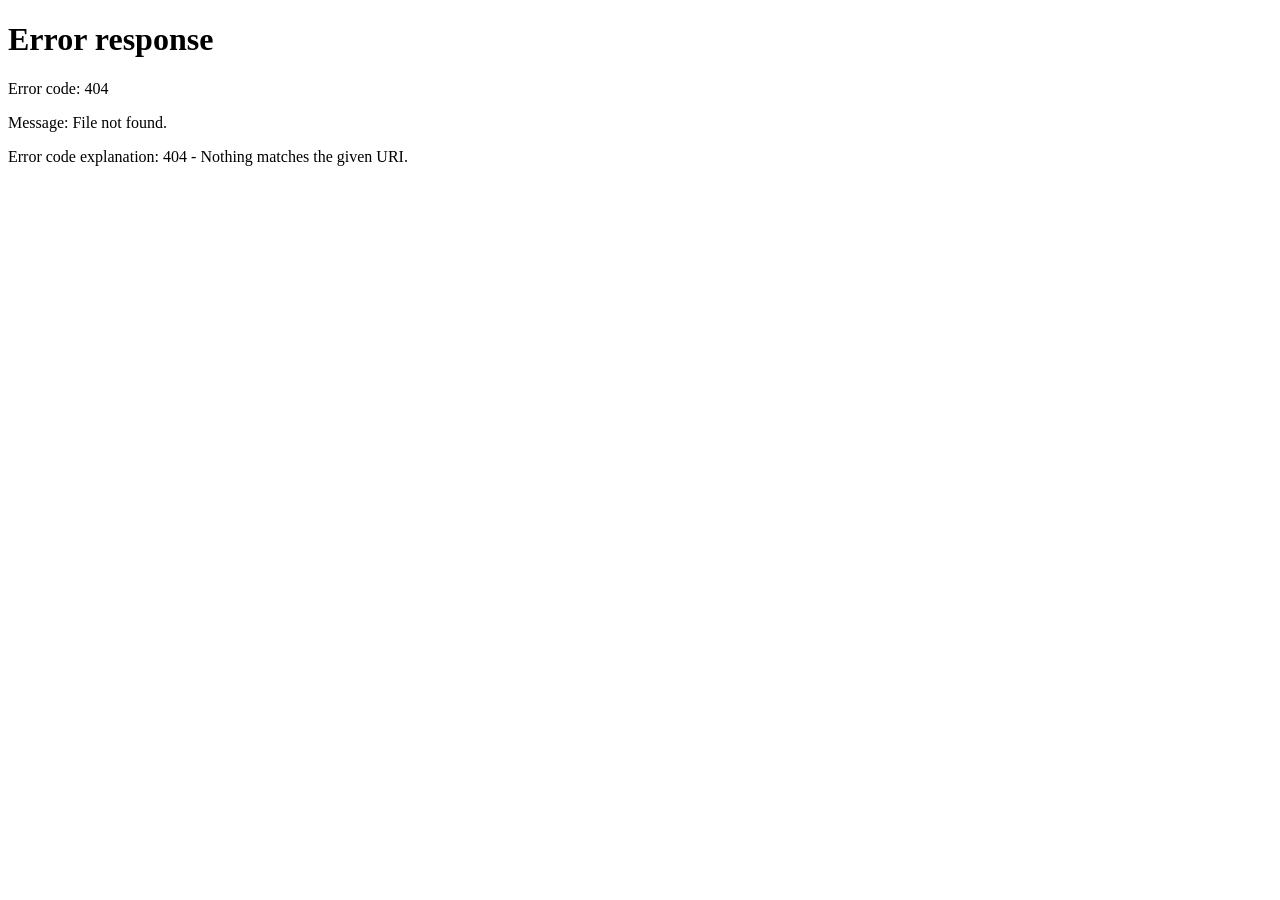
==== index.html @ 915a3d2f "Update index.html" ====
<!DOCTYPE html>
<html lang="de">
<<style>
  html.auth-pending body {
    visibility: hidden;
  }
</style>

<script>
  document.documentElement.classList.add('auth-pending');

  (function () {
    if (localStorage.getItem('ieg_logged_in') !== 'yes') {
      window.location.replace('login-2.html');
      return;
    }
    document.documentElement.classList.remove('auth-pending');
  })();
</script>>
<meta charset="UTF-8">
<meta name="viewport" content="width=device-width, initial-scale=1.0">
<title>IEG Claude Academy — Mastering AI for Investment Banking</title>
<link rel="preconnect" href="https://fonts.googleapis.com">
<link rel="preconnect" href="https://fonts.gstatic.com" crossorigin>
<link href="https://fonts.googleapis.com/css2?family=Fraunces:opsz,wght@9..144,300;9..144,400;9..144,500;9..144,600;9..144,700;9..144,800&family=Inter+Tight:wght@300;400;500;600;700&family=JetBrains+Mono:wght@400;500&display=swap" rel="stylesheet">
<link rel="stylesheet" href="styles.css">
</head>
<body>

<!-- ============ NAVIGATION ============ -->
<nav class="navbar">
  <div class="nav-inner">
    <a href="#home" class="nav-logo">
      <img src="assets/ieg-logo.png" alt="IEG Investment Banking Group" class="nav-logo-img">
      <span class="logo-divider"></span>
      <div class="logo-text">
        <span class="logo-primary">Claude Academy</span>
        <span class="logo-secondary">Internal Training</span>
      </div>
    </a>
    <div class="nav-links">
      <a href="#home" class="nav-link active" data-nav="home">Übersicht</a>
      <a href="#curriculum" class="nav-link" data-nav="curriculum">Curriculum</a>
      <a href="#team" class="nav-link" data-nav="team">Team</a>
      <a href="#certificate" class="nav-link" data-nav="certificate">Zertifikat</a>
    </div>
    <div class="nav-right">
      <div class="nav-progress">
        <span class="progress-label">Fortschritt</span>
        <span class="progress-value" id="navProgress">0/6</span>
      </div>
      <div class="nav-user" id="navUser">
        <span class="nav-user-name" id="userDisplayName"></span>
        <button class="nav-logout" onclick="logout()" title="Abmelden">
          <svg viewBox="0 0 24 24" width="16" height="16" fill="none" stroke="currentColor" stroke-width="2"><path d="M9 21H5a2 2 0 0 1-2-2V5a2 2 0 0 1 2-2h4M16 17l5-5-5-5M21 12H9"/></svg>
        </button>
      </div>
    </div>
  </div>
</nav>

<!-- ============ HERO / HOME ============ -->
<section id="home" class="hero">
  <div class="hero-bg">
    <div class="hero-grid"></div>
    <div class="hero-glow"></div>
    <div class="hero-glow-2"></div>
  </div>
  <div class="hero-content">
    <div class="hero-eyebrow">
      <span class="eyebrow-dot"></span>
      <span>Internal Training Programme · Berlin · 2026</span>
    </div>
    <h1 class="hero-title">
      <span class="title-line">Mastering Claude</span>
      <span class="title-line italic">for Investment Banking</span>
    </h1>
    <p class="hero-lede">
      Ein strukturiertes, sechsteiliges Curriculum, das Sie vom Erstkontakt mit Claude
      bis zur autonomen, agentischen Workflow-Architektur führt — entwickelt für die
      Dealteams von <strong>IEG — Investment Banking Group</strong>.
    </p>

    <div class="hero-stats">
      <div class="stat">
        <div class="stat-num">6</div>
        <div class="stat-label">Module</div>
      </div>
      <div class="stat">
        <div class="stat-num">7</div>
        <div class="stat-label">Quizzes</div>
      </div>
      <div class="stat">
        <div class="stat-num">~3h</div>
        <div class="stat-label">Lernzeit</div>
      </div>
      <div class="stat">
        <div class="stat-num">1</div>
        <div class="stat-label">Zertifikat</div>
      </div>
    </div>

    <div class="hero-actions">
      <button class="btn btn-primary" onclick="document.getElementById('curriculum').scrollIntoView({behavior:'smooth'})">
        Curriculum starten
        <svg viewBox="0 0 24 24" width="16" height="16" fill="none" stroke="currentColor" stroke-width="2"><path d="M5 12h14M13 5l7 7-7 7"/></svg>
      </button>
      <button class="btn btn-ghost" onclick="document.getElementById('team').scrollIntoView({behavior:'smooth'})">
        Über das IEG Team
      </button>
    </div>

    <div class="hero-quote">
      <div class="quote-mark">"</div>
      <p>Der Weg zur Claude-Beherrschung beginnt mit einer einzigen, bewussten Automatisierung.
      Heute personalisierte Personas, morgen agentische Workflows — so navigieren wir die
      globalen Kapitalmärkte mit unvergleichlicher Geschwindigkeit.</p>
      <div class="quote-attribution">— The Claude Mastery Curriculum, IEG Internal</div>
    </div>
  </div>
</section>

<!-- ============ CURRICULUM ============ -->
<section id="curriculum" class="curriculum">
  <div class="section-header">
    <div class="section-eyebrow">/ Curriculum</div>
    <h2 class="section-title">Sechs Module. Ein Pfad. Vom Analyst bis zum Power-User.</h2>
    <p class="section-lede">
      Jedes Modul schließt mit einem Quiz ab. Nur nach Bestehen (mind. 70 %) wird das
      nächste Modul freigeschaltet. Nach Abschluss aller sechs Module folgt das
      <strong>Final Examination</strong> — und Ihr persönliches IEG Claude Certificate.
    </p>
    <div class="preview-hint">
      <span class="preview-hint-icon">👁</span>
      <span class="preview-hint-text">
        <strong>Admin / Review-Modus:</strong> Möchten Sie alle Module direkt einsehen, ohne Quizzes zu absolvieren?
      </span>
      <button id="previewToggle" class="preview-toggle" onclick="togglePreviewMode()">Vorschau-Modus</button>
    </div>
  </div>

  <div class="progress-track">
    <div class="progress-bar"><div class="progress-fill" id="progressFill"></div></div>
    <div class="progress-meta">
      <span id="progressText">0 von 6 Modulen abgeschlossen</span>
      <span id="progressPercent">0%</span>
    </div>
  </div>

  <div class="modules-grid" id="modulesGrid">
    <!-- Module Cards inserted by JS -->
  </div>
</section>

<!-- ============ TEAM ============ -->
<section id="team" class="team-section">
  <div class="section-header">
    <div class="section-eyebrow">/ Who we are</div>
    <h2 class="section-title">Die Menschen hinter IEG</h2>
    <p class="section-lede">
      Eine kurze Einführung in das Team — besonders nützlich für neue Praktikanten und
      Analysten. Über 50 Köpfe, sieben Standorte, ein Family Spirit.
    </p>
  </div>

  <div class="team-grid">
    <article class="team-card team-card-feature">
      <div class="team-role">Group CEO &amp; Managing Director · Berlin</div>
      <h3 class="team-name">Stefan Heilmann</h3>
      <p class="team-bio">
        Mitbegründer und Global CEO der IEG Investment Banking Group. Über 30 Jahre
        Erfahrung als Tech Investment Banker, Entrepreneur und Investor. Leidenschaft
        für digitale Gesundheit, Blockchain-Protokolle und Robotik (IoT).
      </p>
      <div class="team-tags"><span>Group CEO</span><span>Founder</span><span>Tech M&amp;A</span></div>
    </article>

    <article class="team-card">
      <div class="team-role">Managing Director · Berlin</div>
      <h3 class="team-name">Mirko Heide</h3>
      <p class="team-bio">
        Managing Partner mit über 15 Jahren Erfahrung. Global Head des SmartCity-Teams —
        treibt Innovationen in CleanTech, eMobility, Energy Transition und Software.
      </p>
      <div class="team-tags"><span>SmartCity</span><span>CleanTech</span></div>
    </article>

    <article class="team-card">
      <div class="team-role">Executive Director · Berlin</div>
      <h3 class="team-name">Jan Wyrowinski</h3>
      <p class="team-bio">
        Investment Banking als unermüdliches Streben nach finanzieller Exzellenz —
        Schwerpunkt auf Deep Tech (insb. Robotik) und Cybersecurity.
      </p>
      <div class="team-tags"><span>Deep Tech</span><span>Cybersecurity</span></div>
    </article>

    <article class="team-card">
      <div class="team-role">Vice President · Berlin</div>
      <h3 class="team-name">Felix Specht</h3>
      <p class="team-bio">
        M&amp;A als perfekte Mischung aus Strategie, Menschen und Wandel.
        Fokussiert auf HealthTech und CleanTech.
      </p>
      <div class="team-tags"><span>HealthTech</span><span>CleanTech</span></div>
    </article>

    <article class="team-card">
      <div class="team-role">Managing Director · India</div>
      <h3 class="team-name">Mihir Kapoor</h3>
      <p class="team-bio">
        20+ Jahre Investment Banking. Managing Partner für Südostasien.
        Spezialist für TMT und cross-border M&amp;A mit asiatischen Unicorns.
      </p>
      <div class="team-tags"><span>TMT</span><span>SEA</span></div>
    </article>

    <article class="team-card">
      <div class="team-role">Managing Director · Abu Dhabi</div>
      <h3 class="team-name">Ala Qumsieh</h3>
      <p class="team-bio">
        Managing Partner Middle East. Über 20 Jahre Erfahrung in der Begleitung
        wachstumsstarker Tech- und Startup-Unternehmen durch komplexe Transaktionen.
      </p>
      <div class="team-tags"><span>Middle East</span><span>High-Growth</span></div>
    </article>

    <article class="team-card">
      <div class="team-role">Managing Director · Oslo</div>
      <h3 class="team-name">Fredrik Gørrissen</h3>
      <p class="team-bio">
        Tech Investment Banker mit Stationen in Oslo, London, Paris und New York.
        Ehemals BCG, Microsoft Executive — mit Leidenschaft für Software.
      </p>
      <div class="team-tags"><span>Tech</span><span>Software</span></div>
    </article>

    <article class="team-card">
      <div class="team-role">Managing Director · New York</div>
      <h3 class="team-name">Mack Rossoff</h3>
      <p class="team-bio">
        Harvard MBA. Ehemals JP Morgan, Banc of America, Dillon Read.
        Associated Partner bei IEG seit 2015.
      </p>
      <div class="team-tags"><span>NYC</span><span>Media &amp; Entertainment</span></div>
    </article>

    <article class="team-card">
      <div class="team-role">Head of Office &amp; HR · Berlin</div>
      <h3 class="team-name">Vanessa Schwemme</h3>
      <p class="team-bio">
        Bringt Menschen und Prozesse zusammen. Erste Anlaufstelle für neue Teammitglieder
        in Sachen Onboarding und Office.
      </p>
      <div class="team-tags"><span>HR</span><span>Onboarding</span></div>
    </article>

    <article class="team-card">
      <div class="team-role">Executive Assistant · Berlin</div>
      <h3 class="team-name">Lena Krassowsky</h3>
      <p class="team-bio">
        Strukturiert, kommunikativ, zuverlässig — Lena koordiniert das Tagesgeschäft
        und ist die richtige Adresse für organisatorische Fragen.
      </p>
      <div class="team-tags"><span>Organization</span><span>Communication</span></div>
    </article>

    <article class="team-card">
      <div class="team-role">Senior Financial Analyst · Berlin</div>
      <h3 class="team-name">Moritz Dubber</h3>
      <p class="team-bio">
        Schwerpunkt auf HealthTech und FinTech. Schätzt das Navigieren komplexer
        finanzieller Transaktionen und kollaboratives Arbeiten.
      </p>
      <div class="team-tags"><span>HealthTech</span><span>FinTech</span></div>
    </article>
  </div>

  <div class="team-locations">
    <div class="location-eyebrow">Standorte</div>
    <div class="location-list">
      <span>Berlin (HQ)</span><span>·</span>
      <span>Oslo</span><span>·</span>
      <span>New York</span><span>·</span>
      <span>Abu Dhabi</span><span>·</span>
      <span>Tunis</span><span>·</span>
      <span>India</span><span>·</span>
      <span>Zurich</span>
    </div>
  </div>
</section>

<!-- ============ CERTIFICATE PREVIEW ============ -->
<section id="certificate" class="cert-section">
  <div class="cert-locked-state" id="certLockedState">
    <div class="cert-icon-lock">
      <svg viewBox="0 0 24 24" width="32" height="32" fill="none" stroke="currentColor" stroke-width="1.5">
        <rect x="4" y="11" width="16" height="10" rx="1"/>
        <path d="M8 11V7a4 4 0 1 1 8 0v4"/>
      </svg>
    </div>
    <div class="section-eyebrow">/ Certificate</div>
    <h2 class="section-title">Ihr IEG Claude Certificate</h2>
    <p class="section-lede">
      Schließen Sie alle sechs Module und das Final Examination ab, um Ihr persönliches,
      auf Ihren Namen ausgestelltes Zertifikat zu erhalten.
    </p>
    <div class="cert-status" id="certStatus">Status: noch nicht freigeschaltet</div>
  </div>

  <div class="cert-unlocked-state" id="certUnlockedState" style="display:none;">
    <!-- Certificate inserted by JS once unlocked -->
  </div>
</section>

<!-- ============ MODAL: MODULE CONTENT ============ -->
<div class="modal-overlay" id="moduleModal" style="display:none;">
  <div class="modal-content" id="moduleModalContent">
    <button class="modal-close" onclick="closeModule()">
      <svg viewBox="0 0 24 24" width="20" height="20" fill="none" stroke="currentColor" stroke-width="2"><path d="M18 6 6 18M6 6l12 12"/></svg>
    </button>
    <div id="moduleModalBody"></div>
  </div>
</div>

<!-- ============ MODAL: QUIZ ============ -->
<div class="modal-overlay" id="quizModal" style="display:none;">
  <div class="modal-content modal-quiz" id="quizModalContent">
    <button class="modal-close" onclick="closeQuiz()">
      <svg viewBox="0 0 24 24" width="20" height="20" fill="none" stroke="currentColor" stroke-width="2"><path d="M18 6 6 18M6 6l12 12"/></svg>
    </button>
    <div id="quizModalBody"></div>
  </div>
</div>

<!-- ============ MODAL: NAME INPUT ============ -->
<div class="modal-overlay" id="nameModal" style="display:none;">
  <div class="modal-content modal-name">
    <h3>Wer schreibt das Final Examination?</h3>
    <p>Bitte geben Sie Ihren vollständigen Namen ein. Dieser erscheint auf Ihrem Zertifikat.</p>
    <input type="text" id="userNameInput" placeholder="z. B. Max Mustermann" />
    <button class="btn btn-primary" onclick="submitName()">Zum Final Examination</button>
  </div>
</div>

<!-- ============ FOOTER ============ -->
<footer class="footer">
  <div class="footer-inner">
    <div class="footer-col">
      <img src="assets/ieg-logo.png" alt="IEG" class="footer-logo-img">
      <p class="footer-desc">
        Investment Banking for Leading Innovators.<br>
        IEG Technology GmbH · Bundesallee 205 · 10717 Berlin
      </p>
    </div>
    <div class="footer-col">
      <div class="footer-heading">Academy</div>
      <a href="#curriculum">Curriculum</a>
      <a href="#team">Team</a>
      <a href="#certificate">Zertifikat</a>
    </div>
    <div class="footer-col">
      <div class="footer-heading">Internal</div>
      <a href="https://ieg-banking.com" target="_blank" rel="noopener">ieg-banking.com</a>
      <a href="https://ieg-banking.com/about-us" target="_blank" rel="noopener">Über uns</a>
      <a href="#" onclick="resetProgress();return false;">Fortschritt zurücksetzen</a>
    </div>
    <div class="footer-col">
      <div class="footer-heading">Kontakt</div>
      <p>IEG Investment Banking Group<br>
      <a href="mailto:info@ieg-banking.com">info@ieg-banking.com</a></p>
    </div>
  </div>
  <div class="footer-bottom">
    © 2026 IEG Investment Banking Group · Internal Training Material · v1.0
  </div>
</footer>

<script src="content.js"></script>
<script src="app.js"></script>
</body>
</html>
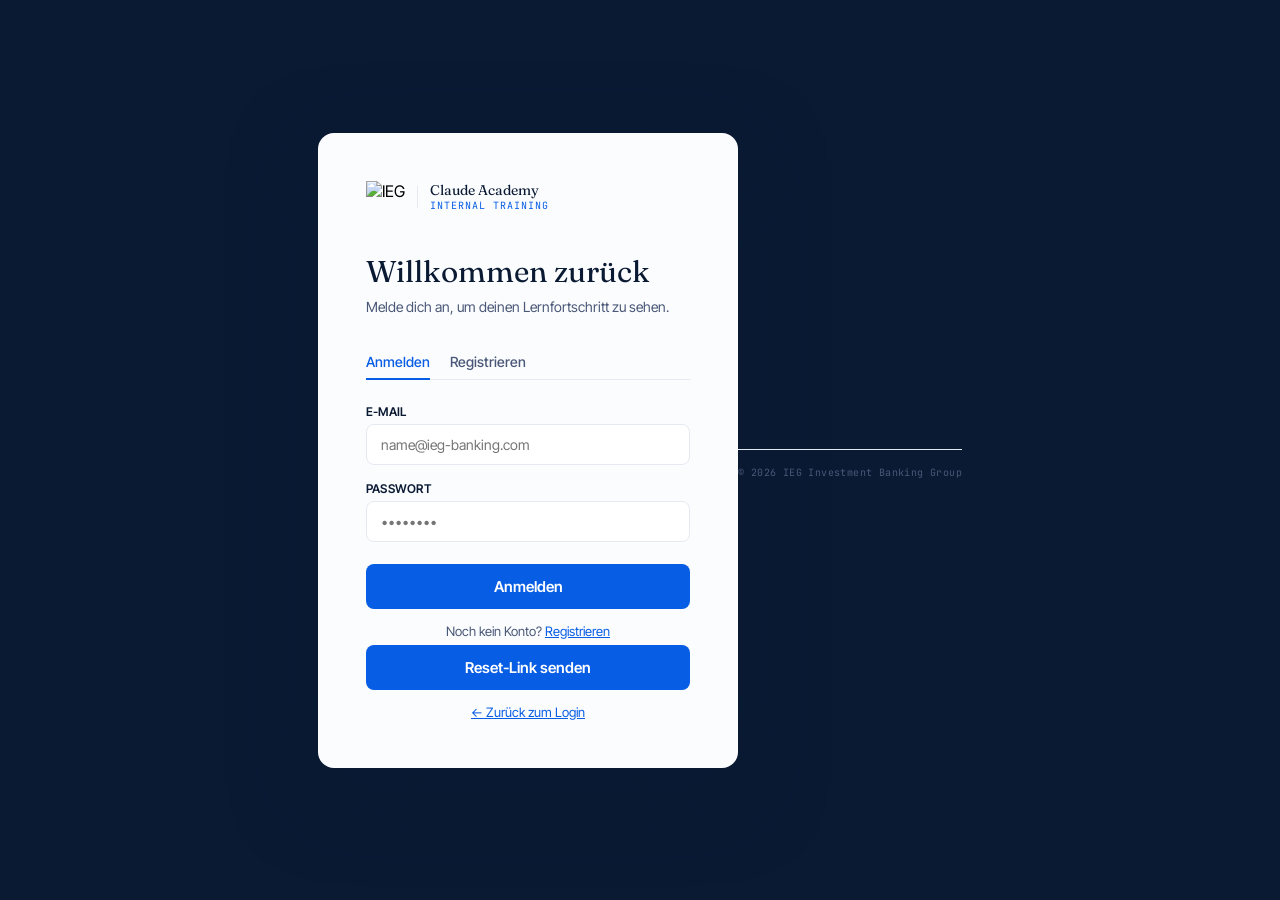
==== commit f6e5ffad: "Rename index (1).html to index.html" ====
--- a/index.html
+++ b/index.html
@@ -1,28 +1,18 @@
 <!DOCTYPE html>
 <html lang="de">
-<<style>
-  html.auth-pending body {
-    visibility: hidden;
+<head>
+<script>
+  // Login-Check SOFORT — bevor die Seite gerendert wird
+  if (localStorage.getItem('ieg_logged_in') !== 'yes') {
+    window.location.replace('login.html');
   }
-</style>
-
-<script>
-  document.documentElement.classList.add('auth-pending');
-
-  (function () {
-    if (localStorage.getItem('ieg_logged_in') !== 'yes') {
-      window.location.replace('login-2.html');
-      return;
-    }
-    document.documentElement.classList.remove('auth-pending');
-  })();
-</script>>
+</script>
 <meta charset="UTF-8">
 <meta name="viewport" content="width=device-width, initial-scale=1.0">
-<title>IEG Claude Academy — Mastering AI for Investment Banking</title>
+<title>IEG Claude Academy — Claude im Investment Banking Praxisnah einsetzen</title>
 <link rel="preconnect" href="https://fonts.googleapis.com">
 <link rel="preconnect" href="https://fonts.gstatic.com" crossorigin>
-<link href="https://fonts.googleapis.com/css2?family=Fraunces:opsz,wght@9..144,300;9..144,400;9..144,500;9..144,600;9..144,700;9..144,800&family=Inter+Tight:wght@300;400;500;600;700&family=JetBrains+Mono:wght@400;500&display=swap" rel="stylesheet">
+<link href="family=Source+Serif+4:wght@400;500;600;700&family=Inter:wght@400;500;600;700&family=JetBrains+Mono:wght@400;500&display=swap">
 <link rel="stylesheet" href="styles.css">
 </head>
 <body>
@@ -69,34 +59,33 @@
   <div class="hero-content">
     <div class="hero-eyebrow">
       <span class="eyebrow-dot"></span>
-      <span>Internal Training Programme · Berlin · 2026</span>
+      <span>Internal Training Programme · Analyst & Intern Onboarding · 2026</span>
     </div>
     <h1 class="hero-title">
       <span class="title-line">Mastering Claude</span>
       <span class="title-line italic">for Investment Banking</span>
     </h1>
     <p class="hero-lede">
-      Ein strukturiertes, sechsteiliges Curriculum, das Sie vom Erstkontakt mit Claude
-      bis zur autonomen, agentischen Workflow-Architektur führt — entwickelt für die
-      Dealteams von <strong>IEG — Investment Banking Group</strong>.
+      Ein siebenteiliger Einführungskurs für den strukturierten Einsatz von Claude im Investment-Banking-Alltag. 
+      Der Kurs richtet sich an neue Mitarbeitende und Interns und vermittelt Grundlagen, Anwendungsfälle und praktische Workflows für typische Aufgaben im Team.
     </p>
 
     <div class="hero-stats">
       <div class="stat">
-        <div class="stat-num">6</div>
+        <div class="stat-num">7</div>
         <div class="stat-label">Module</div>
       </div>
       <div class="stat">
-        <div class="stat-num">7</div>
+        <div class="stat-num">8</div>
         <div class="stat-label">Quizzes</div>
       </div>
       <div class="stat">
-        <div class="stat-num">~3h</div>
+        <div class="stat-num">Ca.5 Stunden</div>
         <div class="stat-label">Lernzeit</div>
       </div>
       <div class="stat">
-        <div class="stat-num">1</div>
-        <div class="stat-label">Zertifikat</div>
+            <div class="stat-num">1</div>
+        <div class="stat-label">Teilnahmezertifikat</div>
       </div>
     </div>
 
@@ -112,10 +101,9 @@
 
     <div class="hero-quote">
       <div class="quote-mark">"</div>
-      <p>Der Weg zur Claude-Beherrschung beginnt mit einer einzigen, bewussten Automatisierung.
-      Heute personalisierte Personas, morgen agentische Workflows — so navigieren wir die
-      globalen Kapitalmärkte mit unvergleichlicher Geschwindigkeit.</p>
-      <div class="quote-attribution">— The Claude Mastery Curriculum, IEG Internal</div>
+      <p>Der Kurs vermittelt eine strukturierte Einführung in Claude für den Einsatz im Finance- und M&A-Umfeld. 
+        Im Fokus stehen ein sicherer Umgang mit den wichtigsten Funktionen, ein realistisches Verständnis der Einsatzgrenzen und der praktische Nutzen im Arbeitsalltag.</p>
+      <div class="quote-attribution">— IEG Internal Training</div>
     </div>
   </div>
 </section>
@@ -124,18 +112,17 @@
 <section id="curriculum" class="curriculum">
   <div class="section-header">
     <div class="section-eyebrow">/ Curriculum</div>
-    <h2 class="section-title">Sechs Module. Ein Pfad. Vom Analyst bis zum Power-User.</h2>
+    <h2 class="section-title">Sechs Module für den strukturierten Einstieg.</h2>
     <p class="section-lede">
-      Jedes Modul schließt mit einem Quiz ab. Nur nach Bestehen (mind. 70 %) wird das
-      nächste Modul freigeschaltet. Nach Abschluss aller sechs Module folgt das
-      <strong>Final Examination</strong> — und Ihr persönliches IEG Claude Certificate.
+      Jedes Modul schließt mit einem Quiz ab. Nach erfolgreichem Abschluss wird das nächste Modul freigeschaltet. 
+      Nach allen sechs Modulen folgt eine Abschlussprüfung mit internem Teilnahmezertifikat.
     </p>
     <div class="preview-hint">
       <span class="preview-hint-icon">👁</span>
       <span class="preview-hint-text">
-        <strong>Admin / Review-Modus:</strong> Möchten Sie alle Module direkt einsehen, ohne Quizzes zu absolvieren?
+        <strong>Vorschau-Modus: Alle Module ohne Quiz-Freischaltung anzeigen.
       </span>
-      <button id="previewToggle" class="preview-toggle" onclick="togglePreviewMode()">Vorschau-Modus</button>
+      <button id="previewToggle" class="preview-toggle" onclick="togglePreviewMode()">Vorschau aktivieren</button>
     </div>
   </div>
 
@@ -155,11 +142,11 @@
 <!-- ============ TEAM ============ -->
 <section id="team" class="team-section">
   <div class="section-header">
-    <div class="section-eyebrow">/ Who we are</div>
+    <div class="section-eyebrow">/ Team </div>
     <h2 class="section-title">Die Menschen hinter IEG</h2>
     <p class="section-lede">
-      Eine kurze Einführung in das Team — besonders nützlich für neue Praktikanten und
-      Analysten. Über 50 Köpfe, sieben Standorte, ein Family Spirit.
+      Eine kurze Einführung in das IEG Team und ausgewählte Ansprechpartner. 
+      Besonders hilfreich für neue Praktikantinnen, Praktikanten und Analystinnen bzw. Analysten im Onboarding.
     </p>
   </div>
 
@@ -291,7 +278,7 @@
 </section>
 
 <!-- ============ CERTIFICATE PREVIEW ============ -->
-<section id="certificate" class="cert-section">
+<section id="Zertifikat" class="cert-section">
   <div class="cert-locked-state" id="certLockedState">
     <div class="cert-icon-lock">
       <svg viewBox="0 0 24 24" width="32" height="32" fill="none" stroke="currentColor" stroke-width="1.5">
@@ -299,8 +286,8 @@
         <path d="M8 11V7a4 4 0 1 1 8 0v4"/>
       </svg>
     </div>
-    <div class="section-eyebrow">/ Certificate</div>
-    <h2 class="section-title">Ihr IEG Claude Certificate</h2>
+    <div class="section-eyebrow">/ Zertifikat</div>
+    <h2 class="section-title">Ihr IEG Claude Teilnahmezertifikat</h2>
     <p class="section-lede">
       Schließen Sie alle sechs Module und das Final Examination ab, um Ihr persönliches,
       auf Ihren Namen ausgestelltes Zertifikat zu erhalten.
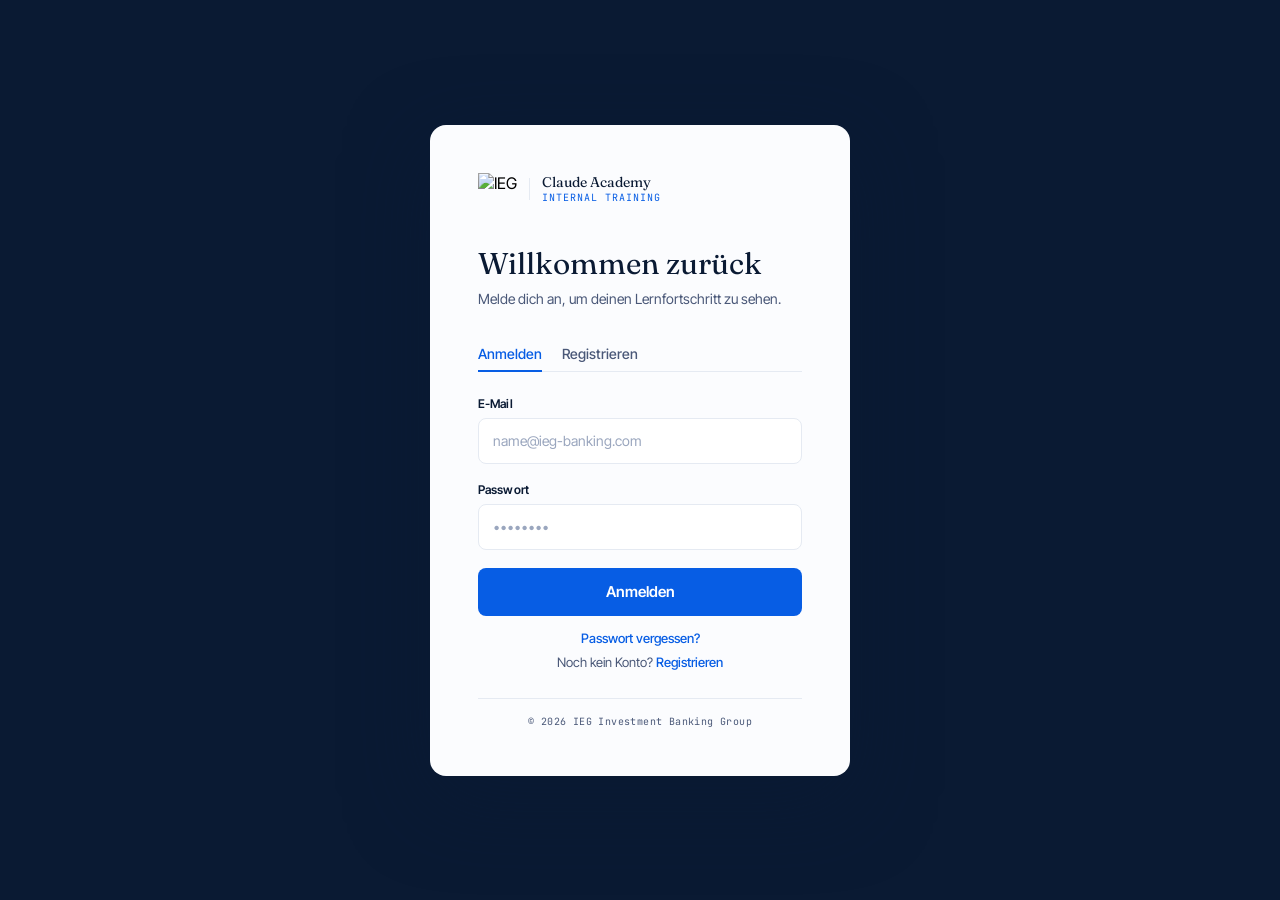
==== commit 9ce3f820: "Add files via upload" ====
--- a/index.html
+++ b/index.html
@@ -12,7 +12,7 @@
 <title>IEG Claude Academy — Claude im Investment Banking Praxisnah einsetzen</title>
 <link rel="preconnect" href="https://fonts.googleapis.com">
 <link rel="preconnect" href="https://fonts.gstatic.com" crossorigin>
-<link href="family=Source+Serif+4:wght@400;500;600;700&family=Inter:wght@400;500;600;700&family=JetBrains+Mono:wght@400;500&display=swap">
+<link href="https://fonts.googleapis.com/css2?family=Source+Serif+4:ital,opsz,wght@0,8..60,400;0,8..60,500;0,8..60,600;0,8..60,700;1,8..60,400;1,8..60,500;1,8..60,600&family=Inter:wght@400;500;600;700&family=JetBrains+Mono:wght@400;500&display=swap" rel="stylesheet">
 <link rel="stylesheet" href="styles.css">
 </head>
 <body>
@@ -37,7 +37,7 @@
     <div class="nav-right">
       <div class="nav-progress">
         <span class="progress-label">Fortschritt</span>
-        <span class="progress-value" id="navProgress">0/6</span>
+        <span class="progress-value" id="navProgress">0/7</span>
       </div>
       <div class="nav-user" id="navUser">
         <span class="nav-user-name" id="userDisplayName"></span>
@@ -51,23 +51,17 @@
 
 <!-- ============ HERO / HOME ============ -->
 <section id="home" class="hero">
-  <div class="hero-bg">
-    <div class="hero-grid"></div>
-    <div class="hero-glow"></div>
-    <div class="hero-glow-2"></div>
-  </div>
   <div class="hero-content">
     <div class="hero-eyebrow">
-      <span class="eyebrow-dot"></span>
-      <span>Internal Training Programme · Analyst & Intern Onboarding · 2026</span>
+      <span>Internes Trainingsprogramm · Onboarding für Analysts &amp; Interns · 2026</span>
     </div>
     <h1 class="hero-title">
-      <span class="title-line">Mastering Claude</span>
-      <span class="title-line italic">for Investment Banking</span>
+      Claude im Investment Banking
     </h1>
     <p class="hero-lede">
-      Ein siebenteiliger Einführungskurs für den strukturierten Einsatz von Claude im Investment-Banking-Alltag. 
-      Der Kurs richtet sich an neue Mitarbeitende und Interns und vermittelt Grundlagen, Anwendungsfälle und praktische Workflows für typische Aufgaben im Team.
+      Ein siebenteiliger Einführungskurs für den strukturierten Einsatz von Claude im Investment-Banking-Alltag.
+      Der Kurs richtet sich an neue Mitarbeitende und Interns und vermittelt Grundlagen, Anwendungsfälle und
+      praktische Workflows für typische Aufgaben im Team — mit klarem Blick auf Sicherheit und Einsatzgrenzen.
     </p>
 
     <div class="hero-stats">
@@ -77,14 +71,14 @@
       </div>
       <div class="stat">
         <div class="stat-num">8</div>
-        <div class="stat-label">Quizzes</div>
+        <div class="stat-label">Quizze</div>
       </div>
       <div class="stat">
-        <div class="stat-num">Ca.5 Stunden</div>
+        <div class="stat-num">~5<span class="stat-unit">Std.</span></div>
         <div class="stat-label">Lernzeit</div>
       </div>
       <div class="stat">
-            <div class="stat-num">1</div>
+        <div class="stat-num">1</div>
         <div class="stat-label">Teilnahmezertifikat</div>
       </div>
     </div>
@@ -98,13 +92,6 @@
         Über das IEG Team
       </button>
     </div>
-
-    <div class="hero-quote">
-      <div class="quote-mark">"</div>
-      <p>Der Kurs vermittelt eine strukturierte Einführung in Claude für den Einsatz im Finance- und M&A-Umfeld. 
-        Im Fokus stehen ein sicherer Umgang mit den wichtigsten Funktionen, ein realistisches Verständnis der Einsatzgrenzen und der praktische Nutzen im Arbeitsalltag.</p>
-      <div class="quote-attribution">— IEG Internal Training</div>
-    </div>
   </div>
 </section>
 
@@ -112,10 +99,10 @@
 <section id="curriculum" class="curriculum">
   <div class="section-header">
     <div class="section-eyebrow">/ Curriculum</div>
-    <h2 class="section-title">Sechs Module für den strukturierten Einstieg.</h2>
+    <h2 class="section-title">Sieben Module für den strukturierten Einstieg.</h2>
     <p class="section-lede">
-      Jedes Modul schließt mit einem Quiz ab. Nach erfolgreichem Abschluss wird das nächste Modul freigeschaltet. 
-      Nach allen sechs Modulen folgt eine Abschlussprüfung mit internem Teilnahmezertifikat.
+      Jedes Modul schließt mit einem Quiz ab. Nach erfolgreichem Abschluss wird das nächste Modul freigeschaltet.
+      Nach allen sieben Modulen folgt eine Abschlussprüfung mit internem Teilnahmezertifikat.
     </p>
     <div class="preview-hint">
       <span class="preview-hint-icon">👁</span>
@@ -129,7 +116,7 @@
   <div class="progress-track">
     <div class="progress-bar"><div class="progress-fill" id="progressFill"></div></div>
     <div class="progress-meta">
-      <span id="progressText">0 von 6 Modulen abgeschlossen</span>
+      <span id="progressText">0 von 7 Modulen abgeschlossen</span>
       <span id="progressPercent">0%</span>
     </div>
   </div>
@@ -289,7 +276,7 @@
     <div class="section-eyebrow">/ Zertifikat</div>
     <h2 class="section-title">Ihr IEG Claude Teilnahmezertifikat</h2>
     <p class="section-lede">
-      Schließen Sie alle sechs Module und das Final Examination ab, um Ihr persönliches,
+      Schließen Sie alle sieben Module und die Abschlussprüfung ab, um Ihr persönliches,
       auf Ihren Namen ausgestelltes Zertifikat zu erhalten.
     </p>
     <div class="cert-status" id="certStatus">Status: noch nicht freigeschaltet</div>
@@ -323,10 +310,10 @@
 <!-- ============ MODAL: NAME INPUT ============ -->
 <div class="modal-overlay" id="nameModal" style="display:none;">
   <div class="modal-content modal-name">
-    <h3>Wer schreibt das Final Examination?</h3>
+    <h3>Wer schreibt die Abschlussprüfung?</h3>
     <p>Bitte geben Sie Ihren vollständigen Namen ein. Dieser erscheint auf Ihrem Zertifikat.</p>
     <input type="text" id="userNameInput" placeholder="z. B. Max Mustermann" />
-    <button class="btn btn-primary" onclick="submitName()">Zum Final Examination</button>
+    <button class="btn btn-primary" onclick="submitName()">Zur Abschlussprüfung</button>
   </div>
 </div>
 
--- a/styles.css
+++ b/styles.css
@@ -0,0 +1,1441 @@
+/* ============================================
+   IEG Claude Academy — Stylesheet
+   Aesthetic: IEG Brand · Editorial / Refined Investment Banking
+   Palette: IEG Blue, Deep Navy, Bone, White
+   ============================================ */
+
+:root {
+  /* IEG Brand Colors */
+  --ieg-blue: #075DE4;
+  --ieg-blue-bright: #2876F2;
+  --ieg-blue-deep: #0040AE;
+  --ieg-blue-soft: #E8F0FF;
+
+  /* Surfaces */
+  --navy: #0A1A33;
+  --navy-soft: #14264A;
+  --navy-line: #1F3461;
+
+  --bone: #F4F6FB;
+  --bone-soft: #E5EAF2;
+  --paper: #FBFCFE;
+  --white: #FFFFFF;
+
+  /* Accents */
+  --sage: #2E7D5C;
+  --rust: #C24A2C;
+
+  /* Text */
+  --text: #0A1A33;
+  --text-muted: #4A5878;
+  --text-faint: #8B96AC;
+
+--serif: 'Source Serif 4', Georgia, serif;
+--sans: 'Inter', -apple-system, BlinkMacSystemFont, sans-serif;
+--mono: 'JetBrains Mono', 'SF Mono', Consolas, monospace;
+
+  --radius-sm: 4px;
+  --radius: 8px;
+  --radius-lg: 16px;
+
+  --shadow-soft: 0 1px 3px rgba(7,93,228,0.06), 0 4px 12px rgba(10,26,51,0.04);
+  --shadow-lift: 0 4px 24px rgba(7,93,228,0.10), 0 12px 48px rgba(10,26,51,0.06);
+  --shadow-deep: 0 8px 48px rgba(10,26,51,0.18), 0 24px 80px rgba(10,26,51,0.10);
+  --shadow-blue: 0 8px 24px rgba(7,93,228,0.25);
+}
+
+* { box-sizing: border-box; margin: 0; padding: 0; }
+html { scroll-behavior: smooth; }
+
+body {
+  font-family: var(--sans);
+  background: var(--paper);
+  color: var(--text);
+  line-height: 1.5;
+  -webkit-font-smoothing: antialiased;
+  -moz-osx-font-smoothing: grayscale;
+  font-feature-settings: 'kern', 'liga', 'ss01';
+}
+
+a { color: inherit; text-decoration: none; }
+button { font-family: inherit; cursor: pointer; border: none; background: none; }
+
+/* ==================== NAVBAR ==================== */
+.navbar {
+  position: sticky;
+  top: 0;
+  z-index: 100;
+  background: rgba(251,252,254,0.85);
+  backdrop-filter: blur(20px) saturate(180%);
+  -webkit-backdrop-filter: blur(20px) saturate(180%);
+  border-bottom: 1px solid rgba(7,93,228,0.10);
+}
+
+.nav-inner {
+  max-width: 1280px;
+  margin: 0 auto;
+  padding: 16px 32px;
+  display: flex;
+  align-items: center;
+  justify-content: space-between;
+  gap: 32px;
+}
+
+.nav-logo {
+  display: flex;
+  align-items: center;
+  gap: 14px;
+  color: var(--navy);
+}
+
+.nav-logo-img {
+  height: 40px;
+  width: auto;
+  display: block;
+}
+
+.logo-divider {
+  width: 1px;
+  height: 28px;
+  background: var(--bone-soft);
+}
+
+.logo-text { display: flex; flex-direction: column; line-height: 1; gap: 4px; }
+.logo-primary {
+  font-family: var(--serif);
+  font-weight: 500;
+  font-size: 16px;
+  letter-spacing: -0.01em;
+  color: var(--navy);
+}
+.logo-secondary {
+  font-family: var(--mono);
+  font-size: 10px;
+  letter-spacing: 0.14em;
+  text-transform: uppercase;
+  color: var(--ieg-blue);
+  font-weight: 500;
+}
+
+.nav-links { display: flex; gap: 4px; }
+
+.nav-link {
+  padding: 8px 16px;
+  font-size: 14px;
+  font-weight: 500;
+  color: var(--text-muted);
+  border-radius: var(--radius-sm);
+  transition: all 0.2s ease;
+  position: relative;
+}
+.nav-link:hover { color: var(--navy); }
+.nav-link.active { color: var(--ieg-blue); }
+.nav-link.active::after {
+  content: '';
+  position: absolute;
+  left: 16px;
+  right: 16px;
+  bottom: 4px;
+  height: 2px;
+  background: var(--ieg-blue);
+}
+
+.nav-progress {
+  display: flex;
+  align-items: center;
+  gap: 8px;
+  font-size: 12px;
+}
+.progress-label {
+  color: var(--text-muted);
+  letter-spacing: 0.08em;
+  text-transform: uppercase;
+  font-size: 11px;
+}
+.progress-value {
+  font-family: var(--mono);
+  font-weight: 600;
+  color: var(--white);
+  background: var(--ieg-blue);
+  padding: 4px 10px;
+  border-radius: var(--radius-sm);
+}
+
+/* ==================== HERO ==================== */
+.hero {
+  position: relative;
+  padding: 96px 32px 88px;
+  background: var(--navy);
+  color: var(--white);
+}
+
+.hero-content { position: relative; max-width: 1280px; margin: 0 auto; }
+
+.hero-eyebrow {
+  display: inline-flex;
+  align-items: center;
+  font-family: var(--mono);
+  font-size: 11px;
+  letter-spacing: 0.12em;
+  text-transform: uppercase;
+  color: rgba(255,255,255,0.55);
+  margin-bottom: 28px;
+}
+
+.hero-title {
+  font-family: var(--serif);
+  font-weight: 400;
+  font-size: clamp(40px, 6vw, 68px);
+  line-height: 1.05;
+  letter-spacing: -0.025em;
+  margin-bottom: 28px;
+  max-width: 860px;
+}
+
+.hero-lede {
+  font-size: 18px;
+  line-height: 1.65;
+  max-width: 660px;
+  color: rgba(255,255,255,0.72);
+  margin-bottom: 48px;
+  font-weight: 400;
+}
+.hero-lede strong { color: var(--white); font-weight: 500; }
+
+.hero-stats {
+  display: flex;
+  flex-wrap: wrap;
+  align-items: flex-start;
+  gap: 48px;
+  padding: 28px 0;
+  border-top: 1px solid rgba(255,255,255,0.12);
+  border-bottom: 1px solid rgba(255,255,255,0.12);
+  margin-bottom: 40px;
+}
+
+.stat { display: flex; flex-direction: column; }
+
+.stat-num {
+  font-family: var(--serif);
+  font-weight: 400;
+  font-size: 34px;
+  line-height: 1;
+  height: 34px;
+  display: flex;
+  align-items: baseline;
+  color: var(--white);
+  margin-bottom: 10px;
+  font-variant-numeric: tabular-nums lining-nums;
+  font-feature-settings: 'tnum', 'lnum';
+}
+.stat-unit {
+  font-size: 17px;
+  font-weight: 400;
+  margin-left: 4px;
+  color: rgba(255,255,255,0.7);
+}
+.stat-label {
+  font-family: var(--mono);
+  font-size: 10px;
+  letter-spacing: 0.12em;
+  text-transform: uppercase;
+  color: rgba(255,255,255,0.5);
+}
+
+.hero-actions { display: flex; gap: 16px; flex-wrap: wrap; }
+
+.btn {
+  display: inline-flex;
+  align-items: center;
+  gap: 10px;
+  padding: 14px 28px;
+  font-size: 14px;
+  font-weight: 600;
+  border-radius: var(--radius);
+  transition: all 0.25s cubic-bezier(0.4, 0, 0.2, 1);
+  letter-spacing: 0.01em;
+}
+
+.btn-primary {
+  background: var(--ieg-blue);
+  color: var(--white);
+  box-shadow: var(--shadow-blue);
+}
+.btn-primary:hover {
+  background: var(--ieg-blue-bright);
+  transform: translateY(-2px);
+  box-shadow: 0 12px 32px rgba(7,93,228,0.4);
+}
+
+.btn-ghost { color: var(--white); border: 1px solid rgba(255,255,255,0.25); }
+.btn-ghost:hover { border-color: var(--white); background: rgba(255,255,255,0.08); }
+
+/* ==================== SECTION HEADERS ==================== */
+.section-header {
+  max-width: 1280px;
+  margin: 0 auto 56px;
+  padding: 0 32px;
+}
+
+.section-eyebrow {
+  font-family: var(--mono);
+  font-size: 11px;
+  letter-spacing: 0.14em;
+  text-transform: uppercase;
+  color: var(--ieg-blue);
+  margin-bottom: 18px;
+  font-weight: 500;
+}
+
+.section-title {
+  font-family: var(--serif);
+  font-weight: 400;
+  font-size: clamp(30px, 4vw, 44px);
+  line-height: 1.1;
+  letter-spacing: -0.02em;
+  max-width: 800px;
+  margin-bottom: 20px;
+  color: var(--navy);
+}
+
+.section-lede {
+  font-size: 17px;
+  line-height: 1.6;
+  max-width: 640px;
+  color: var(--text-muted);
+  font-weight: 400;
+}
+.section-lede strong { color: var(--navy); font-weight: 600; }
+
+/* ==================== CURRICULUM ==================== */
+.curriculum { padding: 96px 0; background: var(--paper); position: relative; }
+
+.progress-track { max-width: 1280px; margin: 0 auto 48px; padding: 0 32px; }
+
+.progress-bar {
+  height: 4px;
+  background: var(--bone);
+  border-radius: 2px;
+  overflow: hidden;
+  margin-bottom: 12px;
+}
+
+.progress-fill {
+  height: 100%;
+  background: linear-gradient(90deg, var(--ieg-blue) 0%, var(--ieg-blue-bright) 100%);
+  width: 0%;
+  transition: width 0.6s cubic-bezier(0.4, 0, 0.2, 1);
+}
+
+.progress-meta {
+  display: flex;
+  justify-content: space-between;
+  font-family: var(--mono);
+  font-size: 12px;
+  color: var(--text-muted);
+  letter-spacing: 0.04em;
+}
+
+.modules-grid {
+  max-width: 1280px;
+  margin: 0 auto;
+  padding: 0 32px;
+  display: grid;
+  grid-template-columns: repeat(auto-fill, minmax(360px, 1fr));
+  gap: 24px;
+}
+
+.module-card {
+  background: var(--white);
+  border: 1px solid var(--bone-soft);
+  border-radius: var(--radius-lg);
+  padding: 32px;
+  transition: all 0.3s cubic-bezier(0.4, 0, 0.2, 1);
+  position: relative;
+  overflow: hidden;
+  display: flex;
+  flex-direction: column;
+  min-height: 320px;
+}
+
+.module-card::before {
+  content: '';
+  position: absolute;
+  top: 0;
+  left: 0;
+  right: 0;
+  height: 3px;
+  background: linear-gradient(90deg, var(--ieg-blue), var(--ieg-blue-bright));
+  transform: scaleX(0);
+  transform-origin: left;
+  transition: transform 0.3s ease;
+}
+
+.module-card.unlocked:hover::before { transform: scaleX(1); }
+
+.module-card.locked {
+  background: var(--bone);
+  cursor: not-allowed;
+  opacity: 0.55;
+}
+
+.module-card.unlocked { cursor: pointer; }
+.module-card.unlocked:hover {
+  border-color: var(--ieg-blue);
+  transform: translateY(-3px);
+  box-shadow: var(--shadow-lift);
+}
+
+.module-card.completed {
+  background: linear-gradient(180deg, var(--white) 0%, var(--ieg-blue-soft) 100%);
+  border-color: var(--ieg-blue);
+}
+
+.module-card.completed::before {
+  transform: scaleX(1);
+  background: var(--sage);
+}
+
+.module-card.final-exam {
+  background: var(--navy);
+  color: var(--white);
+  border-color: var(--navy-line);
+  grid-column: span 2;
+  min-height: auto;
+}
+.module-card.final-exam.locked { background: var(--navy-soft); }
+.module-card.final-exam:hover { border-color: var(--ieg-blue-bright); }
+.module-card.final-exam .module-meta { color: var(--ieg-blue-bright); }
+.module-card.final-exam .module-title { color: var(--white); }
+.module-card.final-exam .module-desc { color: rgba(255,255,255,0.72); }
+.module-card.final-exam .module-action { color: var(--ieg-blue-bright); }
+.module-card.final-exam .module-action svg { stroke: var(--ieg-blue-bright); }
+.module-card.final-exam .module-status { color: var(--ieg-blue-bright); }
+.module-card.final-exam .module-status-bar { background: rgba(255,255,255,0.1); }
+.module-card.final-exam .module-number { color: var(--ieg-blue-bright); }
+
+.module-header {
+  display: flex;
+  justify-content: space-between;
+  align-items: flex-start;
+  margin-bottom: 20px;
+}
+
+.module-number {
+  font-family: var(--serif);
+  font-size: 44px;
+  font-weight: 400;
+  line-height: 1;
+  color: var(--ieg-blue);
+  letter-spacing: -0.03em;
+}
+.module-card.locked .module-number { color: var(--text-faint); }
+
+.module-status-icon {
+  width: 32px;
+  height: 32px;
+  border-radius: 50%;
+  display: flex;
+  align-items: center;
+  justify-content: center;
+  flex-shrink: 0;
+}
+.module-status-icon.locked { background: var(--bone-soft); color: var(--text-faint); }
+.module-status-icon.unlocked { background: var(--ieg-blue-soft); color: var(--ieg-blue); }
+.module-status-icon.completed { background: var(--sage); color: var(--white); }
+
+.module-meta {
+  font-family: var(--mono);
+  font-size: 11px;
+  letter-spacing: 0.08em;
+  text-transform: uppercase;
+  color: var(--ieg-blue);
+  margin-bottom: 12px;
+  font-weight: 500;
+}
+
+.module-title {
+  font-family: var(--serif);
+  font-weight: 500;
+  font-size: 26px;
+  line-height: 1.15;
+  letter-spacing: -0.01em;
+  margin-bottom: 12px;
+  color: var(--navy);
+}
+
+.module-desc {
+  font-size: 14.5px;
+  line-height: 1.55;
+  color: var(--text-muted);
+  margin-bottom: 24px;
+  flex-grow: 1;
+}
+
+.module-status-bar {
+  height: 3px;
+  background: var(--bone-soft);
+  border-radius: 2px;
+  margin-bottom: 16px;
+  overflow: hidden;
+}
+.module-status-fill {
+  height: 100%;
+  background: var(--sage);
+  width: 0%;
+  transition: width 0.4s ease;
+}
+
+.module-footer { display: flex; justify-content: space-between; align-items: center; }
+
+.module-status {
+  font-family: var(--mono);
+  font-size: 11px;
+  letter-spacing: 0.06em;
+  text-transform: uppercase;
+  color: var(--text-muted);
+}
+.module-card.completed .module-status { color: var(--sage); }
+
+.module-action {
+  display: inline-flex;
+  align-items: center;
+  gap: 6px;
+  font-family: var(--sans);
+  font-size: 13px;
+  font-weight: 600;
+  color: var(--ieg-blue);
+}
+
+/* "Nächstes" Modul - pulsiert leicht, um es hervorzuheben */
+.module-card.module-next {
+  border-color: var(--ieg-blue);
+  box-shadow: 0 0 0 4px rgba(7,93,228,0.10), var(--shadow-lift);
+  animation: pulseHighlight 2.4s ease-in-out infinite;
+}
+.module-card.module-next::before {
+  transform: scaleX(1);
+}
+
+@keyframes pulseHighlight {
+  0%, 100% { box-shadow: 0 0 0 4px rgba(7,93,228,0.10), var(--shadow-lift); }
+  50% { box-shadow: 0 0 0 8px rgba(7,93,228,0.15), var(--shadow-lift); }
+}
+
+/* Preview-Modus Hinweis */
+.preview-hint {
+  margin-top: 32px;
+  display: inline-flex;
+  align-items: center;
+  gap: 14px;
+  padding: 12px 20px;
+  background: var(--ieg-blue-soft);
+  border: 1px solid rgba(7,93,228,0.20);
+  border-radius: var(--radius);
+  font-size: 14px;
+  color: var(--text);
+  flex-wrap: wrap;
+}
+
+.preview-hint-icon {
+  font-size: 20px;
+}
+
+.preview-hint-text {
+  color: var(--text-muted);
+}
+.preview-hint-text strong {
+  color: var(--navy);
+  font-weight: 600;
+}
+
+.preview-toggle {
+  padding: 8px 16px;
+  background: var(--white);
+  border: 1px solid var(--ieg-blue);
+  border-radius: var(--radius-sm);
+  color: var(--ieg-blue);
+  font-size: 13px;
+  font-weight: 600;
+  transition: all 0.2s ease;
+}
+.preview-toggle:hover {
+  background: var(--ieg-blue);
+  color: var(--white);
+}
+.preview-toggle.active {
+  background: var(--ieg-blue);
+  color: var(--white);
+}
+
+/* ==================== TEAM ==================== */
+.team-section {
+  padding: 120px 0;
+  background: var(--navy);
+  color: var(--white);
+  position: relative;
+  overflow: hidden;
+}
+
+.team-section::before {
+  content: '';
+  position: absolute;
+  top: 50%;
+  right: -300px;
+  width: 600px;
+  height: 600px;
+  background: radial-gradient(circle, rgba(7,93,228,0.18) 0%, transparent 70%);
+  pointer-events: none;
+}
+
+.team-section .section-header { position: relative; z-index: 1; }
+.team-section .section-eyebrow { color: var(--ieg-blue-bright); }
+.team-section .section-title { color: var(--white); }
+.team-section .section-lede { color: rgba(255,255,255,0.70); }
+.team-section .section-lede strong { color: var(--white); }
+
+.team-grid {
+  position: relative;
+  z-index: 1;
+  max-width: 1280px;
+  margin: 0 auto;
+  padding: 0 32px;
+  display: grid;
+  grid-template-columns: repeat(auto-fill, minmax(280px, 1fr));
+  gap: 16px;
+}
+
+.team-card {
+  background: var(--navy-soft);
+  border: 1px solid var(--navy-line);
+  border-radius: var(--radius);
+  padding: 28px;
+  transition: all 0.3s ease;
+  display: flex;
+  flex-direction: column;
+}
+
+.team-card:hover {
+  border-color: var(--ieg-blue);
+  transform: translateY(-2px);
+  box-shadow: var(--shadow-blue);
+}
+
+.team-card-feature {
+  grid-column: span 2;
+  background: linear-gradient(135deg, #142142 0%, #0A1A33 100%);
+  border-color: var(--ieg-blue);
+}
+
+.team-card-highlight {
+  background: linear-gradient(135deg, rgba(7,93,228,0.18) 0%, var(--navy-soft) 100%);
+  border-color: rgba(40,118,242,0.5);
+}
+
+.team-role {
+  font-family: var(--mono);
+  font-size: 11px;
+  letter-spacing: 0.08em;
+  text-transform: uppercase;
+  color: var(--ieg-blue-bright);
+  margin-bottom: 12px;
+  font-weight: 500;
+}
+
+.team-name {
+  font-family: var(--serif);
+  font-weight: 500;
+  font-size: 24px;
+  letter-spacing: -0.01em;
+  margin-bottom: 12px;
+  color: var(--white);
+}
+
+.team-card-feature .team-name { font-size: 32px; }
+
+.team-bio {
+  font-size: 14px;
+  line-height: 1.55;
+  color: rgba(255,255,255,0.72);
+  margin-bottom: 16px;
+  flex-grow: 1;
+}
+.team-bio strong { color: var(--ieg-blue-bright); font-weight: 600; }
+
+.team-tags { display: flex; gap: 6px; flex-wrap: wrap; }
+.team-tags span {
+  font-family: var(--mono);
+  font-size: 10px;
+  letter-spacing: 0.05em;
+  text-transform: uppercase;
+  padding: 4px 8px;
+  background: rgba(255,255,255,0.05);
+  border: 1px solid rgba(255,255,255,0.10);
+  border-radius: var(--radius-sm);
+  color: rgba(255,255,255,0.60);
+}
+
+.team-locations {
+  position: relative;
+  z-index: 1;
+  max-width: 1280px;
+  margin: 64px auto 0;
+  padding: 32px;
+  text-align: center;
+  border-top: 1px solid var(--navy-line);
+}
+
+.location-eyebrow {
+  font-family: var(--mono);
+  font-size: 11px;
+  letter-spacing: 0.1em;
+  text-transform: uppercase;
+  color: var(--ieg-blue-bright);
+  margin-bottom: 16px;
+  font-weight: 500;
+}
+
+.location-list {
+  font-family: var(--serif);
+  font-style: italic;
+  font-size: 20px;
+  color: var(--white);
+  display: flex;
+  justify-content: center;
+  gap: 12px;
+  flex-wrap: wrap;
+}
+.location-list span:nth-child(even) { color: var(--ieg-blue-bright); font-style: normal; }
+
+/* ==================== CERTIFICATE SECTION ==================== */
+.cert-section {
+  padding: 96px 32px;
+  background: var(--bone);
+  border-top: 1px solid var(--bone-soft);
+  text-align: center;
+  position: relative;
+  overflow: hidden;
+}
+
+.cert-locked-state, .cert-unlocked-state {
+  position: relative;
+  max-width: 800px;
+  margin: 0 auto;
+}
+
+.cert-icon-lock {
+  width: 80px;
+  height: 80px;
+  margin: 0 auto 32px;
+  background: var(--ieg-blue-soft);
+  border-radius: 50%;
+  display: flex;
+  align-items: center;
+  justify-content: center;
+  color: var(--ieg-blue);
+}
+
+.cert-locked-state .section-eyebrow,
+.cert-unlocked-state .section-eyebrow { text-align: center; }
+.cert-locked-state .section-title,
+.cert-unlocked-state .section-title {
+  margin-left: auto; margin-right: auto; text-align: center;
+}
+.cert-locked-state .section-lede,
+.cert-unlocked-state .section-lede {
+  margin-left: auto; margin-right: auto; text-align: center;
+}
+
+.cert-status {
+  display: inline-block;
+  margin-top: 24px;
+  padding: 8px 20px;
+  font-family: var(--mono);
+  font-size: 12px;
+  letter-spacing: 0.06em;
+  background: var(--ieg-blue-soft);
+  border-radius: 100px;
+  color: var(--ieg-blue);
+  font-weight: 500;
+}
+
+/* ==================== MODAL ==================== */
+.modal-overlay {
+  position: fixed;
+  inset: 0;
+  background: rgba(10,26,51,0.78);
+  backdrop-filter: blur(8px);
+  z-index: 1000;
+  display: flex;
+  align-items: center;
+  justify-content: center;
+  padding: 20px;
+  animation: fadeIn 0.2s ease;
+}
+
+@keyframes fadeIn { from { opacity: 0; } to { opacity: 1; } }
+
+.modal-content {
+  background: var(--paper);
+  border-radius: var(--radius-lg);
+  max-width: 880px;
+  width: 100%;
+  max-height: 90vh;
+  overflow-y: auto;
+  position: relative;
+  padding: 56px;
+  box-shadow: var(--shadow-deep);
+  animation: slideUp 0.3s cubic-bezier(0.4, 0, 0.2, 1);
+}
+
+@keyframes slideUp {
+  from { transform: translateY(20px); opacity: 0; }
+  to { transform: translateY(0); opacity: 1; }
+}
+
+.modal-quiz { max-width: 720px; }
+
+.modal-name { max-width: 500px; text-align: center; padding: 48px; }
+.modal-name h3 {
+  font-family: var(--serif);
+  font-size: 28px;
+  font-weight: 500;
+  margin-bottom: 12px;
+  color: var(--navy);
+}
+.modal-name p { color: var(--text-muted); margin-bottom: 24px; }
+.modal-name input {
+  width: 100%;
+  padding: 14px 18px;
+  font-family: var(--serif);
+  font-size: 18px;
+  border: 1px solid var(--bone-soft);
+  border-radius: var(--radius);
+  margin-bottom: 20px;
+  background: var(--white);
+  color: var(--navy);
+}
+.modal-name input:focus {
+  outline: none;
+  border-color: var(--ieg-blue);
+  box-shadow: 0 0 0 3px rgba(7,93,228,0.15);
+}
+
+.modal-close {
+  position: absolute;
+  top: 20px;
+  right: 20px;
+  width: 36px;
+  height: 36px;
+  border-radius: 50%;
+  background: var(--bone);
+  display: flex;
+  align-items: center;
+  justify-content: center;
+  color: var(--navy);
+  transition: all 0.2s ease;
+  z-index: 10;
+}
+.modal-close:hover { background: var(--ieg-blue); color: var(--white); }
+
+/* ==================== MODULE CONTENT ==================== */
+.module-doc-meta {
+  font-family: var(--mono);
+  font-size: 11px;
+  letter-spacing: 0.1em;
+  text-transform: uppercase;
+  color: var(--ieg-blue);
+  margin-bottom: 16px;
+  font-weight: 500;
+}
+
+.module-doc-title {
+  font-family: var(--serif);
+  font-weight: 400;
+  font-size: 42px;
+  line-height: 1.1;
+  letter-spacing: -0.02em;
+  margin-bottom: 20px;
+  color: var(--navy);
+}
+
+.module-doc-lede {
+  font-family: var(--serif);
+  font-style: italic;
+  font-weight: 300;
+  font-size: 20px;
+  line-height: 1.5;
+  color: var(--text-muted);
+  margin-bottom: 40px;
+  padding-bottom: 32px;
+  border-bottom: 1px solid var(--bone-soft);
+}
+
+.module-doc h3 {
+  font-family: var(--serif);
+  font-weight: 500;
+  font-size: 24px;
+  margin: 36px 0 14px;
+  color: var(--navy);
+  letter-spacing: -0.01em;
+}
+
+.module-doc h4 {
+  font-family: var(--sans);
+  font-weight: 600;
+  font-size: 16px;
+  margin: 28px 0 10px;
+  color: var(--navy);
+  letter-spacing: 0.01em;
+}
+
+.module-doc p { font-size: 16px; line-height: 1.65; color: var(--text); margin-bottom: 16px; }
+.module-doc strong { color: var(--navy); font-weight: 600; }
+.module-doc em { font-style: italic; color: var(--ieg-blue); }
+.module-doc code {
+  font-family: var(--mono);
+  font-size: 0.88em;
+  background: var(--ieg-blue-soft);
+  padding: 2px 6px;
+  border-radius: 4px;
+  color: var(--ieg-blue-deep);
+}
+
+.module-doc ul, .module-doc ol { padding-left: 24px; margin: 16px 0; }
+.module-doc li {
+  font-size: 16px;
+  line-height: 1.65;
+  margin-bottom: 8px;
+  color: var(--text);
+}
+.module-doc li strong { color: var(--navy); }
+.module-doc li::marker { color: var(--ieg-blue); }
+
+.module-doc table {
+  width: 100%;
+  border-collapse: collapse;
+  margin: 24px 0;
+  font-size: 14px;
+  border-radius: var(--radius);
+  overflow: hidden;
+  box-shadow: var(--shadow-soft);
+}
+.module-doc th {
+  text-align: left;
+  padding: 14px 16px;
+  background: var(--ieg-blue);
+  color: var(--white);
+  font-family: var(--mono);
+  font-size: 11px;
+  letter-spacing: 0.06em;
+  text-transform: uppercase;
+  font-weight: 600;
+}
+.module-doc td {
+  padding: 14px 16px;
+  border-bottom: 1px solid var(--bone-soft);
+  vertical-align: top;
+  background: var(--white);
+}
+.module-doc tr:last-child td { border-bottom: none; }
+
+.callout {
+  background: var(--ieg-blue-soft);
+  border-left: 3px solid var(--ieg-blue);
+  padding: 20px 24px;
+  border-radius: 0 var(--radius) var(--radius) 0;
+  margin: 24px 0;
+}
+.callout-title {
+  font-family: var(--mono);
+  font-size: 11px;
+  letter-spacing: 0.08em;
+  text-transform: uppercase;
+  color: var(--ieg-blue);
+  margin-bottom: 8px;
+  font-weight: 600;
+}
+.callout p { margin: 0; font-size: 15px; }
+.callout ul { margin: 0; padding-left: 20px; }
+.callout li { font-size: 15px; }
+
+.callout-warn {
+  background: #FEF1ED;
+  border-left-color: var(--rust);
+}
+.callout-warn .callout-title { color: var(--rust); }
+
+.module-doc-footer {
+  margin-top: 48px;
+  padding-top: 32px;
+  border-top: 1px solid var(--bone-soft);
+  display: flex;
+  justify-content: space-between;
+  align-items: center;
+  gap: 16px;
+}
+
+.module-doc-footer-text { font-size: 14px; color: var(--text-muted); }
+
+/* ==================== QUIZ ==================== */
+.quiz-header {
+  text-align: center;
+  margin-bottom: 32px;
+  padding-bottom: 24px;
+  border-bottom: 1px solid var(--bone-soft);
+}
+
+.quiz-eyebrow {
+  font-family: var(--mono);
+  font-size: 11px;
+  letter-spacing: 0.1em;
+  text-transform: uppercase;
+  color: var(--ieg-blue);
+  margin-bottom: 12px;
+  font-weight: 500;
+}
+
+.quiz-title {
+  font-family: var(--serif);
+  font-weight: 500;
+  font-size: 32px;
+  letter-spacing: -0.02em;
+  color: var(--navy);
+  margin-bottom: 8px;
+}
+
+.quiz-subtitle { font-size: 14px; color: var(--text-muted); }
+
+.quiz-progress { display: flex; gap: 6px; justify-content: center; margin-bottom: 32px; }
+
+.quiz-dot {
+  width: 28px;
+  height: 4px;
+  background: var(--bone-soft);
+  border-radius: 2px;
+  transition: background 0.3s ease;
+}
+.quiz-dot.active { background: var(--ieg-blue); }
+.quiz-dot.done { background: var(--sage); }
+
+.quiz-question {
+  font-family: var(--serif);
+  font-weight: 500;
+  font-size: 22px;
+  line-height: 1.4;
+  color: var(--navy);
+  margin-bottom: 24px;
+}
+
+.quiz-options { display: flex; flex-direction: column; gap: 10px; margin-bottom: 32px; }
+
+.quiz-option {
+  text-align: left;
+  padding: 16px 20px;
+  font-size: 15px;
+  line-height: 1.45;
+  background: var(--white);
+  border: 1px solid var(--bone-soft);
+  border-radius: var(--radius);
+  color: var(--text);
+  transition: all 0.2s ease;
+  display: flex;
+  align-items: flex-start;
+  gap: 14px;
+}
+
+.quiz-option:hover:not(:disabled) {
+  border-color: var(--ieg-blue);
+  background: var(--ieg-blue-soft);
+}
+
+.quiz-option-marker {
+  font-family: var(--mono);
+  font-size: 12px;
+  font-weight: 600;
+  width: 24px;
+  height: 24px;
+  border-radius: 50%;
+  background: var(--bone);
+  display: flex;
+  align-items: center;
+  justify-content: center;
+  flex-shrink: 0;
+  color: var(--navy);
+  margin-top: 1px;
+}
+
+.quiz-option.correct { background: #ECF6F1; border-color: var(--sage); }
+.quiz-option.correct .quiz-option-marker { background: var(--sage); color: var(--white); }
+
+.quiz-option.wrong { background: #FEF1ED; border-color: var(--rust); }
+.quiz-option.wrong .quiz-option-marker { background: var(--rust); color: var(--white); }
+
+.quiz-explanation {
+  background: var(--ieg-blue-soft);
+  padding: 16px 20px;
+  border-radius: var(--radius);
+  margin-bottom: 24px;
+  font-size: 14px;
+  line-height: 1.55;
+  color: var(--text-muted);
+  border-left: 3px solid var(--ieg-blue);
+}
+.quiz-explanation strong { color: var(--navy); }
+
+.quiz-nav { display: flex; justify-content: space-between; gap: 12px; }
+
+.quiz-result { text-align: center; padding: 32px 0; }
+
+.quiz-result-icon {
+  width: 80px;
+  height: 80px;
+  border-radius: 50%;
+  margin: 0 auto 24px;
+  display: flex;
+  align-items: center;
+  justify-content: center;
+  font-family: var(--serif);
+  font-size: 40px;
+  color: var(--white);
+}
+.quiz-result-icon.pass { background: var(--sage); }
+.quiz-result-icon.fail { background: var(--rust); }
+
+.quiz-result-title {
+  font-family: var(--serif);
+  font-weight: 500;
+  font-size: 36px;
+  margin-bottom: 12px;
+  color: var(--navy);
+}
+
+.quiz-result-score {
+  font-family: var(--mono);
+  font-size: 14px;
+  letter-spacing: 0.06em;
+  color: var(--text-muted);
+  margin-bottom: 24px;
+}
+
+.quiz-result-msg {
+  font-size: 16px;
+  line-height: 1.6;
+  color: var(--text-muted);
+  max-width: 480px;
+  margin: 0 auto 32px;
+}
+
+/* ==================== CERTIFICATE ==================== */
+.certificate {
+  background: linear-gradient(135deg, #FFFFFF 0%, var(--ieg-blue-soft) 100%);
+  padding: 64px 48px;
+  border: 2px solid var(--ieg-blue);
+  border-radius: var(--radius-lg);
+  position: relative;
+  text-align: center;
+  box-shadow: var(--shadow-lift);
+  max-width: 800px;
+  margin: 0 auto;
+}
+
+.certificate::before {
+  content: '';
+  position: absolute;
+  inset: 12px;
+  border: 1px solid var(--ieg-blue);
+  border-radius: 12px;
+  pointer-events: none;
+  opacity: 0.4;
+}
+
+.cert-corner {
+  position: absolute;
+  width: 40px;
+  height: 40px;
+  border: 2px solid var(--ieg-blue);
+}
+.cert-corner-tl { top: 24px; left: 24px; border-right: none; border-bottom: none; }
+.cert-corner-tr { top: 24px; right: 24px; border-left: none; border-bottom: none; }
+.cert-corner-bl { bottom: 24px; left: 24px; border-right: none; border-top: none; }
+.cert-corner-br { bottom: 24px; right: 24px; border-left: none; border-top: none; }
+
+.cert-logo-img {
+  height: 64px;
+  width: auto;
+  margin: 0 auto 16px;
+  display: block;
+}
+
+.cert-issuing-line {
+  font-family: var(--mono);
+  font-size: 11px;
+  letter-spacing: 0.1em;
+  text-transform: uppercase;
+  color: var(--ieg-blue);
+  margin-bottom: 32px;
+  font-weight: 500;
+}
+
+.cert-this-certifies {
+  font-family: var(--serif);
+  font-style: italic;
+  font-size: 18px;
+  color: var(--text-muted);
+  margin-bottom: 12px;
+}
+
+.cert-name {
+  font-family: var(--serif);
+  font-weight: 400;
+  font-size: 56px;
+  line-height: 1;
+  letter-spacing: -0.02em;
+  color: var(--navy);
+  margin-bottom: 4px;
+  border-bottom: 2px solid var(--ieg-blue);
+  padding-bottom: 16px;
+  display: inline-block;
+}
+
+.cert-completed {
+  font-size: 16px;
+  color: var(--text-muted);
+  margin: 24px 0;
+  font-family: var(--serif);
+}
+
+.cert-program {
+  font-family: var(--serif);
+  font-weight: 500;
+  font-size: 28px;
+  color: var(--navy);
+  margin-bottom: 8px;
+}
+
+.cert-program-sub { font-style: italic; color: var(--text-muted); margin-bottom: 32px; }
+
+.cert-meta {
+  display: flex;
+  justify-content: center;
+  gap: 64px;
+  margin-top: 48px;
+  padding-top: 32px;
+  border-top: 1px solid rgba(7,93,228,0.30);
+}
+
+.cert-meta-item { text-align: center; }
+.cert-meta-label {
+  font-family: var(--mono);
+  font-size: 10px;
+  letter-spacing: 0.1em;
+  text-transform: uppercase;
+  color: var(--text-muted);
+  margin-bottom: 6px;
+  font-weight: 500;
+}
+.cert-meta-value {
+  font-family: var(--serif);
+  font-size: 16px;
+  color: var(--navy);
+}
+
+.cert-signature {
+  font-family: var(--serif);
+  font-style: italic;
+  font-weight: 500;
+  font-size: 21px;
+  line-height: 1.1;
+  letter-spacing: 0.01em;
+  color: var(--navy);
+  border-bottom: 1px solid rgba(7,93,228,0.45);
+  padding-bottom: 8px;
+  display: inline-block;
+}
+
+.cert-meta-mono {
+  font-family: var(--mono) !important;
+  font-size: 13px !important;
+  letter-spacing: 0.04em;
+}
+
+.cert-meta-role {
+  font-family: var(--mono);
+  font-size: 10px;
+  color: var(--text-muted);
+  margin-top: 4px;
+  letter-spacing: 0.05em;
+  text-transform: uppercase;
+}
+
+.cert-verify {
+  margin-top: 28px;
+  font-family: var(--mono);
+  font-size: 11px;
+  color: var(--text-faint);
+  letter-spacing: 0.03em;
+}
+.cert-verify span { color: var(--ieg-blue); }
+
+.cert-actions { display: flex; justify-content: center; gap: 12px; margin-top: 40px; flex-wrap: wrap; }
+
+/* ==================== FOOTER ==================== */
+.footer { background: var(--navy); color: var(--white); padding: 64px 32px 32px; }
+
+.footer-inner {
+  max-width: 1280px;
+  margin: 0 auto;
+  display: grid;
+  grid-template-columns: 2fr 1fr 1fr 1.5fr;
+  gap: 48px;
+  padding-bottom: 48px;
+  border-bottom: 1px solid var(--navy-line);
+}
+
+.footer-logo-img {
+  height: 40px;
+  width: auto;
+  margin-bottom: 20px;
+  background: var(--white);
+  padding: 6px 10px;
+  border-radius: var(--radius-sm);
+  display: block;
+}
+
+.footer-desc { font-size: 13px; line-height: 1.6; color: rgba(255,255,255,0.55); }
+
+.footer-heading {
+  font-family: var(--mono);
+  font-size: 11px;
+  letter-spacing: 0.1em;
+  text-transform: uppercase;
+  color: var(--ieg-blue-bright);
+  margin-bottom: 16px;
+  font-weight: 600;
+}
+
+.footer-col a, .footer-col p {
+  display: block;
+  font-size: 14px;
+  color: rgba(255,255,255,0.65);
+  margin-bottom: 8px;
+  transition: color 0.2s ease;
+  line-height: 1.5;
+}
+.footer-col a:hover { color: var(--ieg-blue-bright); }
+
+.footer-bottom {
+  max-width: 1280px;
+  margin: 0 auto;
+  padding-top: 24px;
+  font-family: var(--mono);
+  font-size: 11px;
+  letter-spacing: 0.04em;
+  color: rgba(255,255,255,0.40);
+  text-align: center;
+}
+
+/* ==================== PRINT ==================== */
+@media print {
+  @page { size: A4 landscape; margin: 0; }
+  body > *:not(#Zertifikat) { display: none !important; }
+  #Zertifikat { display: block !important; }
+  #Zertifikat > *:not(#certUnlockedState) { display: none !important; }
+  #certUnlockedState {
+    display: flex !important;
+    align-items: center;
+    justify-content: center;
+    position: fixed;
+    left: 0; top: 0;
+    width: 100vw;
+    height: 100vh;
+    padding: 0;
+    background: white;
+  }
+  .cert-actions,
+  #certUnlockedState .section-eyebrow,
+  #certUnlockedState .section-title,
+  #certUnlockedState .section-lede {
+    display: none !important;
+  }
+  .certificate {
+    box-shadow: none !important;
+    border: 2px solid #0A1A33;
+    page-break-inside: avoid;
+    max-width: 900px;
+    width: 90%;
+  }
+}
+
+/* ==================== RESPONSIVE ==================== */
+@media (max-width: 900px) {
+  .nav-inner { padding: 14px 20px; gap: 16px; }
+  .nav-links { display: none; }
+  .logo-divider { display: none; }
+  .logo-text { display: none; }
+  .hero { padding: 60px 20px 80px; }
+  .hero-stats { gap: 32px; }
+  .stat-num { font-size: 36px; }
+  .modules-grid { padding: 0 20px; gap: 16px; }
+  .module-card.final-exam { grid-column: span 1; }
+  .modal-content { padding: 32px 24px; }
+  .module-doc-title { font-size: 32px; }
+  .footer-inner { grid-template-columns: 1fr 1fr; gap: 32px; }
+  .cert-name { font-size: 36px; }
+  .cert-meta { gap: 24px; flex-wrap: wrap; }
+  .certificate { padding: 48px 24px; }
+  .team-card-feature { grid-column: span 1; }
+}
+
+/* ============ LOGIN / USER STYLES ============ */
+.nav-right {
+  display: flex;
+  align-items: center;
+  gap: 16px;
+}
+
+.nav-user {
+  display: flex;
+  align-items: center;
+  gap: 8px;
+  padding: 6px 12px;
+  background: var(--ieg-blue-soft);
+  border-radius: var(--radius);
+  border: 1px solid rgba(7,93,228,0.15);
+}
+
+.nav-user-name {
+  font-family: var(--mono);
+  font-size: 12px;
+  letter-spacing: 0.04em;
+  color: var(--ieg-blue);
+  font-weight: 500;
+  max-width: 140px;
+  overflow: hidden;
+  text-overflow: ellipsis;
+  white-space: nowrap;
+}
+
+.nav-logout {
+  width: 28px;
+  height: 28px;
+  border-radius: 50%;
+  background: none;
+  border: none;
+  cursor: pointer;
+  display: flex;
+  align-items: center;
+  justify-content: center;
+  color: var(--text-muted);
+  transition: all 0.2s ease;
+  padding: 0;
+}
+.nav-logout:hover {
+  background: var(--ieg-blue);
+  color: white;
+}
+
+@media (max-width: 900px) {
+  .nav-user-name { display: none; }
+  .nav-right { gap: 8px; }
+}
